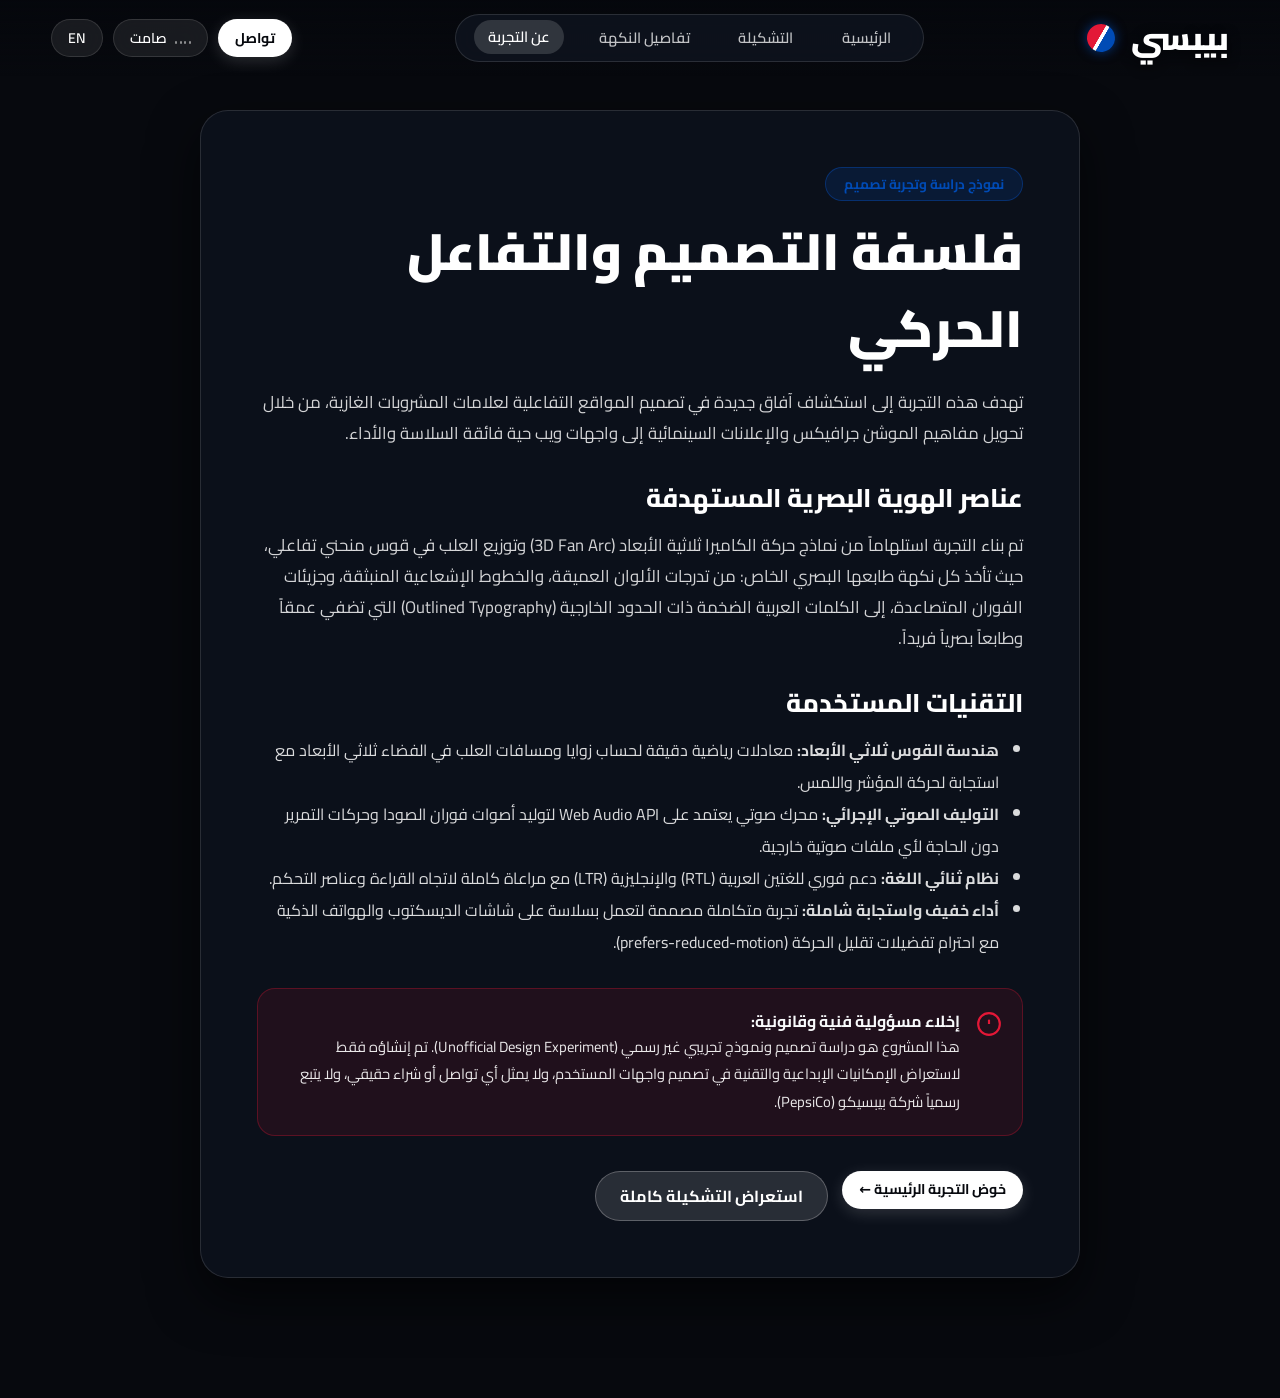
==== about.html @ 31bd9d0b "Pepsi showcase: clean product cutouts, homepage spotlight, page transitions - Re-cut all 6 cans from" ====
<!DOCTYPE html>
<html lang="ar" dir="rtl">
<head>
  <meta charset="UTF-8">
  <meta name="viewport" content="width=device-width, initial-scale=1.0, maximum-scale=5.0">
  <meta name="theme-color" content="#07090e">
  <title>عن تجربة التصميم | بيبسي</title>
  
  <!-- Fonts -->
  <link rel="preconnect" href="https://fonts.googleapis.com">
  <link rel="preconnect" href="https://fonts.gstatic.com" crossorigin>
  <link href="https://fonts.googleapis.com/css2?family=Cairo:wght@400;600;700;800;900&family=Tajawal:wght@400;500;700;900&family=Inter:wght@400;600;700;800&display=swap" rel="stylesheet">
  
  <!-- Styles -->
  <link rel="stylesheet" href="style.css">
</head>
<body>
  <!-- Page transition curtain -->
  <div class="page-curtain is-revealing" aria-hidden="true"><span class="curtain-mark"></span></div>

  <!-- Top Header Navigation -->
  <header class="site-header">
    <a href="index.html" class="brand-logo" aria-label="Pepsi Home">
      <span class="logo-text" data-i18n="brandName">بيبسي</span>
      <span class="logo-badge" aria-hidden="true"></span>
    </a>

    <nav class="nav-links" aria-label="Primary Navigation">
      <a href="index.html" class="nav-link" data-i18n="navHome">الرئيسية</a>
      <a href="products.html" class="nav-link" data-i18n="navProducts">التشكيلة</a>
      <a href="product.html?flavor=classic" class="nav-link" data-i18n="navDetails">تفاصيل النكهة</a>
      <a href="about.html" class="nav-link active" data-i18n="navStory">عن التجربة</a>
    </nav>

    <div class="header-actions">
      <button class="action-pill primary open-contact-modal" data-i18n="contactBtn">تواصل</button>
      <button id="sound-toggle-btn" class="action-pill sound-off" aria-label="Toggle Sound">
        <span class="eq-bars" aria-hidden="true">
          <span class="eq-bar"></span>
          <span class="eq-bar"></span>
          <span class="eq-bar"></span>
          <span class="eq-bar"></span>
        </span>
        <span id="sound-label" data-i18n="soundOff">صامت</span>
      </button>
      <button id="lang-toggle-btn" class="action-pill" aria-label="Switch Language">EN</button>
    </div>
  </header>

  <!-- Main Story Content -->
  <main class="story-container">
    <article class="story-card" data-reveal>
      <span class="catalog-badge">نموذج دراسة وتجربة تصميم</span>
      <h1>فلسفة التصميم والتفاعل الحركي</h1>
      
      <p>
        تهدف هذه التجربة إلى استكشاف آفاق جديدة في تصميم المواقع التفاعلية لعلامات المشروبات الغازية، من خلال تحويل مفاهيم الموشن جرافيكس والإعلانات السينمائية إلى واجهات ويب حية فائقة السلاسة والأداء.
      </p>

      <h2>عناصر الهوية البصرية المستهدفة</h2>
      <p>
        تم بناء التجربة استلهاماً من نماذج حركة الكاميرا ثلاثية الأبعاد (3D Fan Arc) وتوزيع العلب في قوس منحني تفاعلي، حيث تأخذ كل نكهة طابعها البصري الخاص: من تدرجات الألوان العميقة، والخطوط الإشعاعية المنبثقة، وجزيئات الفوران المتصاعدة، إلى الكلمات العربية الضخمة ذات الحدود الخارجية (Outlined Typography) التي تضفي عمقاً وطابعاً بصرياً فريداً.
      </p>

      <h2>التقنيات المستخدمة</h2>
      <ul style="list-style-type: disc; padding-inline-start: 24px; color: rgba(255,255,255,0.85); line-height: 2;">
        <li><strong>هندسة القوس ثلاثي الأبعاد:</strong> معادلات رياضية دقيقة لحساب زوايا ومسافات العلب في الفضاء ثلاثي الأبعاد مع استجابة لحركة المؤشر واللمس.</li>
        <li><strong>التوليف الصوتي الإجرائي:</strong> محرك صوتي يعتمد على Web Audio API لتوليد أصوات فوران الصودا وحركات التمرير دون الحاجة لأي ملفات صوتية خارجية.</li>
        <li><strong>نظام ثنائي اللغة:</strong> دعم فوري للغتين العربية (RTL) والإنجليزية (LTR) مع مراعاة كاملة لاتجاه القراءة وعناصر التحكم.</li>
        <li><strong>أداء خفيف واستجابة شاملة:</strong> تجربة متكاملة مصممة لتعمل بسلاسة على شاشات الديسكتوب والهواتف الذكية مع احترام تفضيلات تقليل الحركة (prefers-reduced-motion).</li>
      </ul>

      <!-- Disclaimer Box -->
      <div class="disclaimer-box">
        <svg viewBox="0 0 24 24" fill="none" stroke-width="2"><circle cx="12" cy="12" r="10"></circle><line x1="12" y1="8" x2="12" y2="12"></line><line x1="12" y1="16" x2="12.01" y2="16"></line></svg>
        <div>
          <strong>إخلاء مسؤولية فنية وقانونية:</strong>
          <p>
            هذا المشروع هو دراسة تصميم ونموذج تجريبي غير رسمي (Unofficial Design Experiment). تم إنشاؤه فقط لاستعراض الإمكانيات الإبداعية والتقنية في تصميم واجهات المستخدم، ولا يمثل أي تواصل أو شراء حقيقي، ولا يتبع رسمياً شركة بيبسيكو (PepsiCo).
          </p>
        </div>
      </div>

      <div style="margin-top: 35px; display: flex; gap: 14px; flex-wrap: wrap;">
        <a href="index.html" class="action-pill primary">خوض التجربة الرئيسية ←</a>
        <a href="products.html" class="back-btn">استعراض التشكيلة كاملة</a>
      </div>
    </article>
  </main>

  <!-- Creative Feedback Modal -->
  <div id="contact-modal" class="modal-backdrop" aria-hidden="true" role="dialog">
    <div class="modal-dialog">
      <button id="modal-close-btn" class="modal-close" aria-label="Close Modal">&times;</button>
      <h3 data-i18n="contactModalTitle">تجربة التصميم الإبداعي</h3>
      <p data-i18n="contactModalDesc">هذا نموذج تصميم ومحاكاة بصرية غير رسمية، نرحب بآرائك وتقييمك الفني للتجربة.</p>
      
      <form id="feedback-form">
        <div class="form-group">
          <label for="fb-name" data-i18n="contactName">الاسم الكريم</label>
          <input type="text" id="fb-name" class="form-control" required placeholder="مثال: أحمد">
        </div>
        <div class="form-group">
          <label for="fb-email" data-i18n="contactEmail">البريد الإلكتروني</label>
          <input type="email" id="fb-email" class="form-control" required placeholder="name@example.com">
        </div>
        <div class="form-group">
          <label for="fb-notes" data-i18n="contactNotes">ملاحظاتك وانطباعك عن التصميم</label>
          <textarea id="fb-notes" class="form-control" rows="3" required placeholder="أخبرنا برأيك في الحركة والإضاءة..."></textarea>
        </div>
        <button type="submit" class="submit-btn" data-i18n="contactSubmit">إرسال التقييم الإبداعي</button>
      </form>
    </div>
  </div>

  <div id="toast-notice" class="toast-notice" role="status" aria-live="polite"></div>

  <!-- Scripts -->
  <script src="script.js" defer></script>
</body>
</html>
---- style.css ----
/* ==========================================================================
   PEPSI BRAND DESIGN EXPERIMENT - MASTER STYLESHEET
   Identity inspired by modern beverage motion branding references
   RTL First with full LTR English support
   ========================================================================== */

/* Fonts are loaded once via <link> in each page (no duplicate @import) */

/* Registered color properties: lets the flavor gradients interpolate smoothly */
@property --flavor-bg-start { syntax: '<color>'; inherits: true; initial-value: #000c1e; }
@property --flavor-bg-mid { syntax: '<color>'; inherits: true; initial-value: #00285d; }
@property --flavor-bg-end { syntax: '<color>'; inherits: true; initial-value: #00122e; }
@property --flavor-primary { syntax: '<color>'; inherits: true; initial-value: #004bb5; }
@property --flavor-accent { syntax: '<color>'; inherits: true; initial-value: #0085ca; }
@property --flavor-glow { syntax: '<color>'; inherits: true; initial-value: rgba(0, 102, 245, 0.55); }
@property --flavor-ray-1 { syntax: '<color>'; inherits: true; initial-value: #e31837; }
@property --flavor-ray-2 { syntax: '<color>'; inherits: true; initial-value: #ffffff; }
@property --flavor-text-stroke { syntax: '<color>'; inherits: true; initial-value: rgba(255, 255, 255, 0.22); }

:root {
  /* Default Flavor Theme: Pepsi Classic (Royal Blue) */
  --flavor-bg-start: #000c1e;
  --flavor-bg-mid: #00224d;
  --flavor-bg-end: #00122e;
  --flavor-primary: #004bb5;
  --flavor-accent: #0066f5;
  --flavor-glow: rgba(0, 102, 245, 0.45);
  --flavor-ray-1: #e31837;
  --flavor-ray-2: #ffffff;
  --flavor-text-stroke: rgba(255, 255, 255, 0.18);
  
  /* Brand Constants */
  --pepsi-blue: #004bb5;
  --pepsi-red: #e31837;
  --pepsi-dark: #07090e;
  --pepsi-light: #f8fafc;
  
  /* UI Surface & Glassmorphism */
  --glass-bg: rgba(13, 17, 28, 0.65);
  --glass-border: rgba(255, 255, 255, 0.12);
  --glass-pill: rgba(255, 255, 255, 0.08);
  --glass-pill-hover: rgba(255, 255, 255, 0.18);
  --glass-pill-active: rgba(255, 255, 255, 0.95);
  --glass-blur: blur(12px);
  
  /* Typography */
  --font-arabic: 'Cairo', 'Tajawal', system-ui, -apple-system, sans-serif;
  --font-latin: 'Inter', system-ui, -apple-system, sans-serif;
  
  /* Transitions */
  --transition-theme: background 0.75s cubic-bezier(0.2, 0.8, 0.2, 1), 
                      border-color 0.5s ease, 
                      color 0.4s ease;
  --transition-motion: transform 0.65s cubic-bezier(0.22, 1, 0.36, 1), 
                       opacity 0.5s ease, 
                       filter 0.5s ease;

  transition: --flavor-bg-start 0.8s ease, --flavor-bg-mid 0.8s ease, --flavor-bg-end 0.8s ease,
              --flavor-primary 0.6s ease, --flavor-accent 0.6s ease, --flavor-glow 0.6s ease,
              --flavor-ray-1 0.6s ease, --flavor-ray-2 0.6s ease, --flavor-text-stroke 0.6s ease;
}

/* Base Reset & Box Sizing */
*, *::before, *::after {
  box-sizing: border-box;
  margin: 0;
  padding: 0;
  -webkit-font-smoothing: antialiased;
  -moz-osx-font-smoothing: grayscale;
}

html {
  font-size: 16px;
  scroll-behavior: smooth;
  height: 100%;
}

body {
  font-family: var(--font-arabic);
  background-color: var(--pepsi-dark);
  color: var(--pepsi-light);
  min-height: 100%;
  line-height: 1.5;
  overflow-x: hidden;
  direction: rtl;
  text-align: right;
}

::selection { background: var(--flavor-accent); color: #fff; }

:focus-visible {
  outline: 2px solid #ffffff;
  outline-offset: 3px;
}

/* LTR English Override */
body.ltr {
  direction: ltr;
  text-align: left;
  font-family: var(--font-latin), var(--font-arabic);
}

a {
  color: inherit;
  text-decoration: none;
  transition: opacity 0.25s ease, transform 0.25s ease;
}

button {
  font-family: inherit;
  cursor: pointer;
  border: none;
  background: none;
  outline: none;
}

/* ==========================================================================
   NAVIGATION BAR (Top Fixed)
   Matching Reference: Logo on Right (RTL), Controls on Left
   ========================================================================== */

.site-header {
  position: fixed;
  top: 0;
  left: 0;
  right: 0;
  height: 76px;
  z-index: 100;
  display: flex;
  align-items: center;
  justify-content: space-between;
  padding: 0 clamp(1.2rem, 4vw, 3.5rem);
  background: linear-gradient(180deg, rgba(5, 7, 12, 0.8) 0%, rgba(5, 7, 12, 0) 100%);
  pointer-events: none;
}

.site-header > * {
  pointer-events: auto;
}

/* Brand Logo */
.brand-logo {
  display: flex;
  align-items: center;
  gap: 10px;
  text-decoration: none;
}

.logo-text {
  font-size: 2rem;
  font-weight: 900;
  letter-spacing: -0.02em;
  color: #ffffff;
  display: flex;
  align-items: baseline;
  text-shadow: 0 2px 12px rgba(0, 0, 0, 0.5);
}

.logo-badge {
  display: inline-flex;
  align-items: center;
  justify-content: center;
  width: 28px;
  height: 28px;
  border-radius: 50%;
  background: linear-gradient(135deg, var(--pepsi-red) 0%, var(--pepsi-red) 45%, #ffffff 46%, #ffffff 54%, var(--pepsi-blue) 55%, var(--pepsi-blue) 100%);
  box-shadow: 0 0 12px rgba(0, 102, 245, 0.5);
  margin-inline-start: 6px;
  transform: rotate(-15deg);
}

/* Navigation Links (Desktop) */
.nav-links {
  display: flex;
  align-items: center;
  gap: clamp(0.8rem, 1.6vw, 1.8rem);
  background: rgba(18, 23, 36, 0.65);
  backdrop-filter: var(--glass-blur);
  -webkit-backdrop-filter: var(--glass-blur);
  border: 1px solid var(--glass-border);
  padding: 6px 18px;
  border-radius: 50px;
  list-style: none;
}

.nav-link {
  font-size: 0.92rem;
  font-weight: 600;
  color: rgba(255, 255, 255, 0.75);
  padding: 6px 14px;
  border-radius: 20px;
  transition: all 0.25s ease;
}

.nav-link:hover, .nav-link.active {
  color: #ffffff;
  background: rgba(255, 255, 255, 0.15);
  transform: translateY(-1px);
}

/* Header Action Controls */
.header-actions {
  display: flex;
  align-items: center;
  gap: 10px;
}

.action-pill {
  height: 38px;
  padding: 0 16px;
  border-radius: 50px;
  background: var(--glass-pill);
  backdrop-filter: var(--glass-blur);
  -webkit-backdrop-filter: var(--glass-blur);
  border: 1px solid var(--glass-border);
  color: #ffffff;
  font-size: 0.88rem;
  font-weight: 600;
  display: inline-flex;
  align-items: center;
  justify-content: center;
  gap: 8px;
  transition: all 0.25s ease;
}

.action-pill:hover {
  background: var(--glass-pill-hover);
  border-color: rgba(255, 255, 255, 0.25);
  transform: translateY(-1px);
}

.action-pill.primary {
  background: #ffffff;
  color: #07090e;
  font-weight: 700;
  box-shadow: 0 4px 16px rgba(255, 255, 255, 0.15);
}

.action-pill.primary:hover {
  background: #f0f2f5;
  box-shadow: 0 6px 20px rgba(255, 255, 255, 0.25);
}

/* Equalizer Bars on Sound Toggle */
.eq-bars {
  display: flex;
  align-items: flex-end;
  gap: 2.5px;
  height: 12px;
}

.eq-bar {
  width: 2px;
  height: 100%;
  background-color: currentColor;
  border-radius: 1px;
  transform-origin: bottom;
}

.sound-on .eq-bar:nth-child(1) { animation: eqPulse 0.8s ease-in-out infinite; }
.sound-on .eq-bar:nth-child(2) { animation: eqPulse 0.6s ease-in-out 0.2s infinite; }
.sound-on .eq-bar:nth-child(3) { animation: eqPulse 1.0s ease-in-out 0.4s infinite; }
.sound-on .eq-bar:nth-child(4) { animation: eqPulse 0.7s ease-in-out 0.1s infinite; }

@keyframes eqPulse {
  0%, 100% { height: 3px; }
  50% { height: 12px; }
}

.sound-off .eq-bar {
  height: 3px !important;
  opacity: 0.5;
}

/* ==========================================================================
   HERO SHOWCASE (index.html)
   ========================================================================== */

.hero-showcase {
  position: relative;
  width: 100%;
  height: 100vh;
  height: 100dvh;
  min-height: 640px;
  overflow: hidden;
  background: radial-gradient(circle at 50% 48%, var(--flavor-bg-mid) 0%, var(--flavor-bg-start) 65%, var(--flavor-bg-end) 100%);
}

/* Canvas for effervescent particles/bubbles */
#particles-canvas {
  position: absolute;
  top: 0;
  left: 0;
  width: 100%;
  height: 100%;
  pointer-events: none;
  z-index: 1;
}

/* Dynamic Radial Burst Rays */
.rays-container {
  position: absolute;
  top: 48%;
  left: 50%;
  transform: translate(-50%, -50%);
  width: 1300px;
  height: 1300px;
  pointer-events: none;
  z-index: 2;
  opacity: 0.85;
}

.rays-svg {
  width: 100%;
  height: 100%;
  animation: slowRotate 120s linear infinite;
  transform-origin: center center;
  will-change: transform;
}

/* Ray colors come from the flavor identity (CSS beats presentation attributes) */
.rays-svg line:nth-child(odd) { stroke: var(--flavor-ray-1); }
.rays-svg line:nth-child(even) { stroke: var(--flavor-ray-2); }

@keyframes slowRotate {
  from { transform: rotate(0deg); }
  to { transform: rotate(360deg); }
}

/* Giant Outlined Arabic Typography Layer (Behind Cans - Matches ref-after-3 & ref-after-4) */
.bg-outlined-text {
  position: absolute;
  top: 28%;
  left: 50%;
  transform: translate(-50%, -50%);
  width: 100%;
  text-align: center;
  z-index: 3;
  pointer-events: none;
  user-select: none;
}

.outlined-phrase {
  font-size: clamp(4.5rem, 11vw, 11.5rem);
  font-weight: 900;
  line-height: 0.95;
  letter-spacing: -0.02em;
  color: transparent;
  -webkit-text-stroke: 2px var(--flavor-text-stroke);
  text-shadow: 0 0 40px var(--flavor-glow);
  white-space: nowrap;
  opacity: 0.88;
  transition: opacity 0.4s ease, transform 0.6s cubic-bezier(0.2, 0.8, 0.2, 1);
}

.outlined-phrase.fade-out {
  opacity: 0;
  transform: translateY(20px) scale(0.96);
}

/* ==========================================================================
   THE 3D CANS FAN / ARC CAROUSEL
   ========================================================================== */

.cans-fan-viewport {
  position: absolute;
  top: 48%;
  left: 50%;
  transform: translate(-50%, -50%);
  width: 100vw;
  max-width: 1600px;
  height: 520px;
  z-index: 10;
  display: flex;
  align-items: center;
  justify-content: center;
  perspective: 1400px;
  transform-style: preserve-3d;
}

.cans-fan-stage {
  position: relative;
  width: 100%;
  height: 100%;
  display: flex;
  align-items: center;
  justify-content: center;
  transform-style: preserve-3d;
}

/* Individual Can Wrapper */
.can-item {
  position: absolute;
  width: 250px;
  height: 440px;
  display: flex;
  flex-direction: column;
  align-items: center;
  justify-content: center;
  cursor: pointer;
  transform-origin: center bottom;
  transform-style: preserve-3d;
  filter: brightness(var(--b, 1));
  transition: transform 0.7s cubic-bezier(0.22, 1, 0.36, 1), opacity 0.5s ease, filter 0.5s ease;
  will-change: transform, opacity;
}

/* Intro: cans rise into the arc one by one */
.cans-fan-stage.intro .can-item {
  opacity: 0 !important;
  transform: translate3d(0, 160px, -260px) scale(0.55) !important;
}
.cans-fan-stage:not(.intro-done) .can-item {
  transition: transform 1.1s cubic-bezier(0.22, 1, 0.36, 1) var(--d, 0ms), opacity 0.8s ease var(--d, 0ms), filter 0.5s ease;
}
.cans-fan-stage.no-motion .can-item { transition: none !important; }

/* The can being shown in the spotlight is replaced by a flying clone */
.can-item.lifted { visibility: hidden; }

/* Hero zooms past the arc when the spotlight opens */
.cans-fan-viewport,
.bg-outlined-text,
.hero-bottom-bar,
.rays-container {
  transition: transform 0.9s cubic-bezier(0.77, 0, 0.18, 1), opacity 0.6s ease;
}
.hero-showcase.spot-active .cans-fan-viewport {
  transform: translate(-50%, -50%) scale(1.35);
  opacity: 0;
}
.hero-showcase.spot-active .bg-outlined-text { opacity: 0; transform: translate(-50%, -50%) scale(1.2); }
.hero-showcase.spot-active .hero-bottom-bar { opacity: 0; transform: translateY(40px); }
.hero-showcase.spot-active .rays-container { opacity: 0; }

.can-image-container {
  position: relative;
  width: 100%;
  height: 100%;
  display: flex;
  align-items: center;
  justify-content: center;
}

.can-image-container img {
  max-width: 100%;
  max-height: 76%;
  width: auto;
  height: auto;
  object-fit: contain;
  filter: drop-shadow(0 20px 30px rgba(0, 0, 0, 0.6));
  transition: transform 0.4s ease;
  pointer-events: none;
}

/* Can Bottom Reflection Glow */
.can-item::after {
  content: '';
  position: absolute;
  bottom: 10px;
  left: 20%;
  width: 60%;
  height: 18px;
  background: radial-gradient(ellipse at center, var(--flavor-glow) 0%, rgba(0, 0, 0, 0) 70%);
  opacity: 0.6;
  border-radius: 50%;
  transform: rotateX(65deg);
  pointer-events: none;
  transition: opacity 0.5s ease;
}

/* Center Active Can Styling */
.can-item.active {
  z-index: 25;
}

.can-item.active .can-image-container img {
  filter: drop-shadow(0 28px 40px rgba(0, 0, 0, 0.75));
}

.can-item.active .can-image-container::before {
  content: '';
  position: absolute;
  inset: 12% 8%;
  border-radius: 50%;
  background: radial-gradient(closest-side, var(--flavor-glow), transparent);
  filter: blur(10px);
  opacity: 0.9;
  z-index: -1;
}

.can-item.active { cursor: zoom-in; }
.can-item.active:hover .can-image-container img { transform: translateY(-8px) scale(1.03); }

.can-item:hover:not(.active) {
  filter: brightness(1.15);
}

/* Floating Navigation Arrows Beside Center Can */
.arc-arrow {
  position: absolute;
  top: 50%;
  transform: translateY(-50%);
  width: 44px;
  height: 44px;
  border-radius: 50%;
  background: rgba(255, 255, 255, 0.9);
  color: #07090e;
  display: flex;
  align-items: center;
  justify-content: center;
  box-shadow: 0 8px 24px rgba(0, 0, 0, 0.4);
  z-index: 30;
  transition: all 0.25s ease;
  cursor: pointer;
}

.arc-arrow:hover {
  background: #ffffff;
  transform: translateY(-50%) scale(1.1);
  box-shadow: 0 10px 28px rgba(0, 0, 0, 0.5), 0 0 15px var(--flavor-glow);
}

.arc-arrow.prev {
  left: calc(50% - 195px);
}

.arc-arrow.next {
  right: calc(50% - 195px);
}

.arc-arrow svg {
  width: 20px;
  height: 20px;
  stroke-width: 2.5;
  stroke: currentColor;
  fill: none;
}

/* ==========================================================================
   BOTTOM CONTROLS BAR (Matching Reference)
   Pinned strictly to bottom of screen
   ========================================================================== */

.hero-bottom-bar {
  position: absolute;
  bottom: 0;
  left: 0;
  right: 0;
  width: 100%;
  padding: 0 clamp(1.2rem, 4vw, 3.5rem) clamp(1.2rem, 2.8vh, 2.2rem);
  z-index: 40;
  display: grid;
  grid-template-columns: 1fr auto 1fr;
  align-items: flex-end;
  pointer-events: none;
}

.hero-bottom-bar > * {
  pointer-events: auto;
}

/* Left Indicator: "مرّر لتكتشف" */
.scroll-discover {
  display: flex;
  align-items: center;
  gap: 12px;
  font-size: 0.85rem;
  font-weight: 600;
  color: rgba(255, 255, 255, 0.6);
}

.scroll-line {
  width: 45px;
  height: 2px;
  background: rgba(255, 255, 255, 0.25);
  position: relative;
  overflow: hidden;
  border-radius: 2px;
}

.scroll-line::after {
  content: '';
  position: absolute;
  top: 0;
  left: 0;
  width: 40%;
  height: 100%;
  background: #ffffff;
  animation: scrollScan 2s ease-in-out infinite;
}

@keyframes scrollScan {
  0% { transform: translateX(-100%); }
  50% { transform: translateX(250%); }
  100% { transform: translateX(250%); }
}

/* Center Block: Title, Slogan, Flavor Dots */
.flavor-center-panel {
  display: flex;
  flex-direction: column;
  align-items: center;
  text-align: center;
  gap: 5px;
}

.flavor-title {
  font-size: clamp(2.2rem, 4.2vw, 3.5rem);
  font-weight: 900;
  letter-spacing: -0.02em;
  color: #ffffff;
  line-height: 1;
  text-shadow: 0 4px 20px rgba(0, 0, 0, 0.65);
}

.text-swap { animation: textSwap 0.6s cubic-bezier(0.22, 1, 0.36, 1) both; }
.flavor-slogan.text-swap { animation-delay: 0.06s; }
@keyframes textSwap {
  from { opacity: 0; transform: translateY(14px); filter: blur(4px); }
  to { opacity: 1; transform: none; filter: none; }
}

.flavor-slogan {
  font-size: clamp(0.92rem, 1.3vw, 1.1rem);
  font-weight: 500;
  color: rgba(255, 255, 255, 0.82);
  margin-bottom: 6px;
  transition: opacity 0.3s ease;
}

/* Flavor Selector Dots Bar */
.flavor-dots-bar {
  display: flex;
  align-items: center;
  gap: 10px;
  padding: 6px 14px;
  background: rgba(8, 11, 18, 0.65);
  backdrop-filter: var(--glass-blur);
  -webkit-backdrop-filter: var(--glass-blur);
  border: 1px solid var(--glass-border);
  border-radius: 50px;
}

.flavor-dot {
  width: 14px;
  height: 14px;
  border-radius: 50%;
  background: var(--dot-color);
  position: relative;
  cursor: pointer;
  transition: transform 0.3s cubic-bezier(0.34, 1.56, 0.64, 1), box-shadow 0.3s ease;
  border: 1.5px solid rgba(255, 255, 255, 0.3);
}

.flavor-dot:hover {
  transform: scale(1.25);
}

.flavor-dot.active {
  transform: scale(1.35);
  border-color: #ffffff;
  box-shadow: 0 0 14px var(--dot-color), 0 0 0 3px rgba(255, 255, 255, 0.4);
}

/* Quick Explore Button */
.explore-cta {
  margin-top: 4px;
  display: inline-flex;
  align-items: center;
  gap: 8px;
  font-size: 0.82rem;
  font-weight: 700;
  color: #ffffff;
  padding: 5px 15px;
  border-radius: 50px;
  background: rgba(255, 255, 255, 0.12);
  border: 1px solid rgba(255, 255, 255, 0.2);
  transition: all 0.25s ease;
}

.explore-cta:hover {
  background: #ffffff;
  color: #07090e;
  transform: translateY(-2px);
  box-shadow: 0 4px 16px rgba(255, 255, 255, 0.3);
}

/* Right Block: Counter (01 / 06) */
.flavor-counter-block {
  display: flex;
  align-items: baseline;
  justify-content: flex-end;
  gap: 10px;
  font-size: 0.88rem;
  font-weight: 600;
  color: rgba(255, 255, 255, 0.65);
}

.counter-digits {
  font-size: 1.45rem;
  font-weight: 900;
  color: #ffffff;
  letter-spacing: 0.05em;
  font-feature-settings: 'tnum';
}

.counter-digits .current {
  color: #ffffff;
}

.counter-digits .sep {
  opacity: 0.4;
  margin: 0 3px;
}

.counter-digits .total {
  opacity: 0.6;
}

/* ==========================================================================
   PRODUCTS CATALOG PAGE (products.html)
   Interactive Grid of all flavors with responsive cards
   ========================================================================== */

.page-container {
  padding-top: 100px;
  padding-bottom: 80px;
  max-width: 1400px;
  margin: 0 auto;
  padding-inline: clamp(1.2rem, 4vw, 3.5rem);
}

.catalog-header {
  text-align: center;
  margin-bottom: 40px;
}

.catalog-badge {
  display: inline-block;
  padding: 6px 18px;
  background: rgba(255, 255, 255, 0.08);
  border: 1px solid var(--glass-border);
  border-radius: 50px;
  font-size: 0.85rem;
  font-weight: 700;
  color: var(--pepsi-blue);
  background: rgba(0, 102, 245, 0.12);
  border-color: rgba(0, 102, 245, 0.3);
  margin-bottom: 12px;
}

.catalog-title {
  font-size: clamp(2.2rem, 4vw, 3.5rem);
  font-weight: 900;
  margin-bottom: 12px;
  color: #ffffff;
}

.catalog-subtitle {
  font-size: 1.1rem;
  color: rgba(255, 255, 255, 0.7);
  max-width: 650px;
  margin: 0 auto;
}

/* Filter Bar */
.filter-bar {
  display: flex;
  justify-content: center;
  align-items: center;
  gap: 10px;
  flex-wrap: wrap;
  margin-bottom: 45px;
}

.filter-btn {
  padding: 8px 20px;
  border-radius: 50px;
  background: var(--glass-pill);
  border: 1px solid var(--glass-border);
  color: rgba(255, 255, 255, 0.75);
  font-size: 0.92rem;
  font-weight: 600;
  transition: all 0.25s ease;
}

.filter-btn:hover {
  background: var(--glass-pill-hover);
  color: #ffffff;
}

.filter-btn.active {
  background: #ffffff;
  color: #07090e;
  font-weight: 700;
  border-color: #ffffff;
  box-shadow: 0 4px 16px rgba(255, 255, 255, 0.2);
}

/* Product Cards Grid */
.products-grid {
  display: grid;
  grid-template-columns: repeat(auto-fit, minmax(320px, 1fr));
  gap: 28px;
}

.product-card {
  position: relative;
  background: radial-gradient(circle at 50% 25%, var(--card-glow) 0%, rgba(13, 17, 28, 0.8) 60%, rgba(7, 9, 14, 0.95) 100%);
  border: 1px solid var(--glass-border);
  border-radius: 24px;
  padding: 30px 24px;
  display: flex;
  flex-direction: column;
  align-items: center;
  text-align: center;
  overflow: hidden;
  transition: transform 0.4s cubic-bezier(0.2, 0.8, 0.2, 1), border-color 0.4s ease, box-shadow 0.4s ease;
}

.product-card::before {
  content: '';
  position: absolute;
  top: 0;
  left: 0;
  right: 0;
  height: 1px;
  background: linear-gradient(90deg, rgba(255, 255, 255, 0) 0%, rgba(255, 255, 255, 0.25) 50%, rgba(255, 255, 255, 0) 100%);
}

.product-card:hover {
  transform: translateY(-8px);
  border-color: rgba(255, 255, 255, 0.3);
  box-shadow: 0 20px 40px rgba(0, 0, 0, 0.6), 0 0 30px var(--card-glow);
}

.card-can-wrap {
  width: 180px;
  height: 270px;
  margin-bottom: 20px;
  display: flex;
  align-items: center;
  justify-content: center;
  transition: transform 0.4s cubic-bezier(0.2, 0.8, 0.2, 1);
}

.product-card:hover .card-can-wrap {
  transform: scale(1.08) rotate(-3deg);
}

.card-can-wrap img {
  max-width: 100%;
  max-height: 86%;
  width: auto;
  height: auto;
  object-fit: contain;
  filter: drop-shadow(0 15px 25px rgba(0, 0, 0, 0.7));
}

.card-tags {
  display: flex;
  gap: 8px;
  margin-bottom: 12px;
  flex-wrap: wrap;
  justify-content: center;
}

.card-tag {
  font-size: 0.75rem;
  font-weight: 600;
  padding: 4px 10px;
  border-radius: 20px;
  background: rgba(255, 255, 255, 0.08);
  color: rgba(255, 255, 255, 0.85);
  border: 1px solid rgba(255, 255, 255, 0.1);
}

.card-title {
  font-size: 1.6rem;
  font-weight: 800;
  margin-bottom: 8px;
  color: #ffffff;
}

.card-desc {
  font-size: 0.92rem;
  color: rgba(255, 255, 255, 0.7);
  line-height: 1.5;
  margin-bottom: 20px;
  flex-grow: 1;
}

.card-footer {
  width: 100%;
  display: flex;
  align-items: center;
  justify-content: space-between;
  border-top: 1px solid rgba(255, 255, 255, 0.08);
  padding-top: 18px;
}

.card-stats {
  text-align: right;
  font-size: 0.82rem;
  color: rgba(255, 255, 255, 0.55);
}

body.ltr .card-stats {
  text-align: left;
}

.card-stats strong {
  display: block;
  color: #ffffff;
  font-size: 0.95rem;
}

.card-link-btn {
  padding: 8px 18px;
  border-radius: 50px;
  background: #ffffff;
  color: #07090e;
  font-size: 0.88rem;
  font-weight: 700;
  display: inline-flex;
  align-items: center;
  gap: 6px;
  transition: all 0.25s ease;
}

.card-link-btn:hover {
  background: var(--pepsi-blue);
  color: #ffffff;
  transform: translateY(-2px);
  box-shadow: 0 4px 16px rgba(0, 102, 245, 0.4);
}

/* ==========================================================================
   PRODUCT DETAIL PAGE (product.html)
   Matching Reference: ref-after-2-cola-rays.png
   Giant Tilted Can in center, Radiating Rays, Detail panel on side
   ========================================================================== */

.product-detail-view {
  position: relative;
  min-height: 100vh;
  width: 100%;
  overflow-x: hidden;
  display: flex;
  flex-direction: column;
  justify-content: space-between;
  background: radial-gradient(circle at 45% 50%, var(--flavor-bg-mid) 0%, var(--flavor-bg-start) 65%, var(--flavor-bg-end) 100%);
}

.detail-main {
  position: relative;
  flex-grow: 1;
  display: grid;
  grid-template-columns: 1fr 1fr;
  align-items: center;
  padding: 100px clamp(1.5rem, 5vw, 5rem) 40px;
  max-width: 1500px;
  margin: 0 auto;
  width: 100%;
  z-index: 5;
}

/* Center Hero Can with Radial Rays */
.detail-can-stage {
  position: relative;
  display: flex;
  align-items: center;
  justify-content: center;
  min-height: 520px;
}

.detail-rays {
  position: absolute;
  top: 50%;
  left: 50%;
  transform: translate(-50%, -50%);
  width: 900px;
  height: 900px;
  pointer-events: none;
  z-index: 1;
  opacity: 0.8;
}

.detail-can-wrap {
  position: relative;
  z-index: 5;
  width: clamp(170px, 17vw, 230px);
  max-width: 60vw;
  transform: rotate(-7deg);
  transition: transform 0.5s cubic-bezier(0.2, 0.8, 0.2, 1);
  cursor: grab;
}



.detail-can-wrap img {
  display: block;
  width: 100%;
  height: auto;
  filter: drop-shadow(0 30px 45px rgba(0, 0, 0, 0.75));
}

.detail-can-wrap::before {
  content: '';
  position: absolute;
  inset: 5% -10%;
  border-radius: 50%;
  background: radial-gradient(closest-side, var(--flavor-glow), transparent);
  filter: blur(18px);
  z-index: -1;
}

/* Side Info Content */
.detail-info-panel {
  position: relative;
  z-index: 6;
  display: flex;
  flex-direction: column;
  gap: 18px;
  padding-inline-start: clamp(1rem, 3vw, 3rem);
}

.detail-badge-row {
  display: flex;
  align-items: center;
  gap: 12px;
}

.flavor-badge-pill {
  padding: 6px 14px;
  border-radius: 50px;
  background: rgba(255, 255, 255, 0.12);
  backdrop-filter: var(--glass-blur);
  border: 1px solid rgba(255, 255, 255, 0.2);
  font-size: 0.82rem;
  font-weight: 700;
  letter-spacing: 0.05em;
  color: #ffffff;
}

.detail-flavor-name {
  font-size: clamp(3rem, 6vw, 5.2rem);
  font-weight: 900;
  line-height: 1;
  color: #ffffff;
  text-shadow: 0 4px 25px rgba(0, 0, 0, 0.7);
}

.detail-flavor-slogan {
  font-size: 1.3rem;
  font-weight: 600;
  color: var(--flavor-accent);
}

.detail-narrative {
  font-size: 1.05rem;
  line-height: 1.8;
  color: rgba(255, 255, 255, 0.85);
  max-width: 540px;
}

/* Sensory Meter / Notes */
.sensory-grid {
  display: grid;
  grid-template-columns: repeat(3, 1fr);
  gap: 12px;
  margin-top: 10px;
}

.sensory-card {
  background: rgba(15, 20, 32, 0.6);
  border: 1px solid var(--glass-border);
  border-radius: 16px;
  padding: 14px;
  text-align: center;
}

.sensory-card strong {
  display: block;
  font-size: 0.82rem;
  color: rgba(255, 255, 255, 0.6);
  margin-bottom: 6px;
}

.sensory-bar {
  height: 6px;
  background: rgba(255, 255, 255, 0.12);
  border-radius: 6px;
  overflow: hidden;
}

.sensory-fill {
  height: 100%;
  width: 100%;
  background: linear-gradient(90deg, var(--flavor-primary), var(--flavor-accent));
  border-radius: 6px;
  transform: scaleX(0);
  transform-origin: right center;
  transition: transform 1s cubic-bezier(0.22, 1, 0.36, 1);
}
body.ltr .sensory-fill { transform-origin: left center; }

/* Action Buttons */
.detail-actions {
  display: flex;
  align-items: center;
  gap: 14px;
  margin-top: 14px;
  flex-wrap: wrap;
}

.back-btn {
  padding: 12px 24px;
  border-radius: 50px;
  background: rgba(255, 255, 255, 0.12);
  border: 1px solid rgba(255, 255, 255, 0.25);
  color: #ffffff;
  font-weight: 700;
  display: inline-flex;
  align-items: center;
  gap: 8px;
  transition: all 0.25s ease;
}

.back-btn:hover {
  background: #ffffff;
  color: #07090e;
  transform: translateY(-2px);
}

/* Quick Flavor Switcher Bar at Bottom of Detail Page */
.detail-flavor-nav {
  position: relative;
  z-index: 10;
  padding: 20px clamp(1.5rem, 5vw, 5rem);
  display: flex;
  align-items: center;
  justify-content: space-between;
  border-top: 1px solid rgba(255, 255, 255, 0.08);
  background: rgba(5, 7, 12, 0.4);
}

.flavor-nav-dots {
  display: flex;
  align-items: center;
  gap: 12px;
}

.nav-flavor-pill {
  display: flex;
  align-items: center;
  gap: 8px;
  padding: 6px 14px;
  border-radius: 50px;
  background: rgba(255, 255, 255, 0.06);
  border: 1px solid rgba(255, 255, 255, 0.12);
  color: rgba(255, 255, 255, 0.7);
  font-size: 0.85rem;
  font-weight: 600;
  transition: all 0.25s ease;
}

.nav-flavor-pill:hover, .nav-flavor-pill.active {
  background: rgba(255, 255, 255, 0.18);
  color: #ffffff;
  border-color: rgba(255, 255, 255, 0.35);
}

.nav-flavor-pill.active {
  border-color: var(--flavor-accent);
}

/* ==========================================================================
   ABOUT / STORY / DESIGN STATEMENT PAGE (about.html)
   ========================================================================== */

.story-container {
  max-width: 960px;
  margin: 0 auto;
  padding-top: 110px;
  padding-bottom: 90px;
  padding-inline: clamp(1.2rem, 4vw, 2.5rem);
}

.story-card {
  background: rgba(14, 19, 31, 0.75);
  backdrop-filter: var(--glass-blur);
  border: 1px solid var(--glass-border);
  border-radius: 28px;
  padding: clamp(2rem, 5vw, 3.5rem);
  margin-bottom: 30px;
  box-shadow: 0 20px 50px rgba(0, 0, 0, 0.6);
}

.story-card h1 {
  font-size: clamp(2.2rem, 4vw, 3.2rem);
  font-weight: 900;
  margin-bottom: 20px;
  color: #ffffff;
}

.story-card h2 {
  font-size: 1.6rem;
  font-weight: 800;
  margin-top: 30px;
  margin-bottom: 12px;
  color: #ffffff;
}

.story-card p {
  font-size: 1.05rem;
  line-height: 1.85;
  color: rgba(255, 255, 255, 0.82);
  margin-bottom: 18px;
}

.disclaimer-box {
  background: rgba(227, 24, 55, 0.1);
  border: 1px solid rgba(227, 24, 55, 0.3);
  border-radius: 18px;
  padding: 20px;
  margin-top: 30px;
  display: flex;
  gap: 16px;
  align-items: flex-start;
}

.disclaimer-box svg {
  width: 26px;
  height: 26px;
  stroke: var(--pepsi-red);
  flex-shrink: 0;
  margin-top: 2px;
}

.disclaimer-box p {
  margin: 0;
  font-size: 0.92rem;
  color: rgba(255, 255, 255, 0.9);
}

/* ==========================================================================
   INTERACTIVE FEEDBACK MODAL (No Real Purchase / Pure Creative Mock)
   ========================================================================== */

.modal-backdrop {
  position: fixed;
  top: 0;
  left: 0;
  width: 100vw;
  height: 100vh;
  background: rgba(4, 6, 10, 0.85);
  backdrop-filter: blur(12px);
  -webkit-backdrop-filter: blur(12px);
  z-index: 200;
  display: none;
  align-items: center;
  justify-content: center;
  padding: 20px;
}

.modal-backdrop.open {
  display: flex;
}

.modal-dialog {
  background: #0f1422;
  border: 1px solid rgba(255, 255, 255, 0.15);
  border-radius: 24px;
  width: 100%;
  max-width: 520px;
  padding: 32px;
  position: relative;
  box-shadow: 0 25px 60px rgba(0, 0, 0, 0.8);
  animation: modalPop 0.35s cubic-bezier(0.18, 0.89, 0.32, 1.28);
}

@keyframes modalPop {
  from { opacity: 0; transform: scale(0.92) translateY(20px); }
  to { opacity: 1; transform: scale(1) translateY(0); }
}

.modal-close {
  position: absolute;
  top: 20px;
  left: 20px;
  width: 36px;
  height: 36px;
  border-radius: 50%;
  background: rgba(255, 255, 255, 0.1);
  color: #ffffff;
  display: flex;
  align-items: center;
  justify-content: center;
  font-size: 1.2rem;
  transition: all 0.2s ease;
}

body.ltr .modal-close {
  left: auto;
  right: 20px;
}

.modal-close:hover {
  background: rgba(255, 255, 255, 0.2);
}

.modal-dialog h3 {
  font-size: 1.7rem;
  font-weight: 800;
  margin-bottom: 8px;
}

.modal-dialog p {
  font-size: 0.95rem;
  color: rgba(255, 255, 255, 0.7);
  margin-bottom: 24px;
}

.form-group {
  margin-bottom: 18px;
}

.form-group label {
  display: block;
  font-size: 0.85rem;
  font-weight: 600;
  margin-bottom: 6px;
  color: rgba(255, 255, 255, 0.85);
}

.form-control {
  width: 100%;
  padding: 12px 16px;
  background: rgba(255, 255, 255, 0.06);
  border: 1px solid rgba(255, 255, 255, 0.15);
  border-radius: 12px;
  color: #ffffff;
  font-family: inherit;
  font-size: 0.95rem;
  outline: none;
  transition: border-color 0.25s ease;
}

.form-control:focus {
  border-color: var(--pepsi-blue);
  background: rgba(255, 255, 255, 0.09);
}

.submit-btn {
  width: 100%;
  padding: 14px;
  background: #ffffff;
  color: #07090e;
  border-radius: 12px;
  font-weight: 700;
  font-size: 1rem;
  transition: all 0.25s ease;
}

.submit-btn:hover {
  background: var(--pepsi-blue);
  color: #ffffff;
}

/* Toast Notification */
.toast-notice {
  position: fixed;
  bottom: 30px;
  left: 50%;
  transform: translateX(-50%) translateY(100px);
  background: #0f1524;
  border: 1px solid rgba(255, 255, 255, 0.2);
  border-radius: 50px;
  padding: 12px 28px;
  color: #ffffff;
  font-size: 0.95rem;
  font-weight: 600;
  box-shadow: 0 15px 35px rgba(0, 0, 0, 0.6);
  z-index: 300;
  opacity: 0;
  transition: all 0.4s cubic-bezier(0.18, 0.89, 0.32, 1.28);
  pointer-events: none;
}

.toast-notice.show {
  transform: translateX(-50%) translateY(0);
  opacity: 1;
}

/* ==========================================================================
   RESPONSIVE DESIGN (Desktop ~1280px / Tablet ~768px / Mobile ~390px)
   ========================================================================== */

@media (max-width: 860px) {
  .site-header {
    height: 70px;
  }
  
  .nav-links {
    display: none; /* Collapsed on small screens */
  }
  
  .menu-toggle {
    display: inline-flex;
  }

  .site-header.menu-open .nav-links {
    display: flex;
    position: absolute;
    top: calc(100% - 4px);
    inset-inline: 16px;
    flex-direction: column;
    align-items: stretch;
    gap: 4px;
    padding: 10px;
    border-radius: 20px;
    background: rgba(10, 13, 22, 0.94);
    animation: menuDrop 0.35s cubic-bezier(0.22, 1, 0.36, 1);
  }
  .site-header.menu-open .nav-link { padding: 12px 16px; }
  
  .detail-main {
    grid-template-columns: 1fr;
    text-align: center;
    gap: 30px;
    padding-top: 80px;
  }
  
  .detail-info-panel {
    padding-inline-start: 0;
    align-items: center;
  }
  
  .detail-badge-row {
    justify-content: center;
  }
  
  .detail-narrative {
    max-width: 600px;
  }
  
  .sensory-grid {
    max-width: 480px;
    width: 100%;
  }
}

@media (max-width: 640px) {
  .site-header {
    padding: 0 16px;
    height: 64px;
  }
  
  .logo-text {
    font-size: 1.6rem;
  }
  
  .action-pill {
    height: 34px;
    padding: 0 12px;
    font-size: 0.8rem;
  }
  
  /* Hero on Mobile (~390px) */
  .hero-showcase {
    min-height: 100dvh;
    padding-bottom: 15px;
  }
  
  .cans-fan-viewport {
    height: 380px;
    top: 45%;
  }
  
  .can-item {
    width: 180px;
    height: 310px;
  }
  
  .arc-arrow.prev {
    left: 12px;
  }
  
  .arc-arrow.next {
    right: 12px;
  }
  
  .bg-outlined-text {
    top: 40%;
  }
  
  .outlined-phrase {
    font-size: 18vw;
    -webkit-text-stroke: 1px var(--flavor-text-stroke);
  }
  
  .hero-bottom-bar {
    grid-template-columns: 1fr;
    gap: 12px;
    padding: 0 16px 20px;
    align-items: center;
    text-align: center;
  }
  
  .scroll-discover {
    display: none;
  }
  
  .flavor-counter-block {
    justify-content: center;
  }
  
  .flavor-title {
    font-size: 2.2rem;
  }
  
  .flavor-slogan {
    font-size: 0.9rem;
  }
  
  .products-grid {
    grid-template-columns: 1fr;
  }
  
  .detail-can-stage {
    min-height: 340px;
  }
  
  .detail-can-wrap {
    width: 150px;
  }
  
  .detail-flavor-name {
    font-size: 2.6rem;
  }
  
  .detail-flavor-nav {
    flex-direction: column;
    gap: 14px;
    padding: 16px;
  }
  
  .flavor-nav-dots {
    flex-wrap: wrap;
    justify-content: center;
  }
}

/* ==========================================================================
   PRODUCT SPOTLIGHT (homepage zoom-in experience)
   Product on the left, story on the right — in both languages
   ========================================================================== */

.spotlight {
  position: fixed;
  inset: 0;
  z-index: 150;
  visibility: hidden;
  pointer-events: none;
  overflow: hidden;
}

.spotlight.is-open {
  visibility: visible;
  pointer-events: auto;
}

.sp-bg {
  position: absolute;
  inset: 0;
  background:
    radial-gradient(circle at 30% 52%, var(--flavor-bg-mid) 0%, transparent 55%),
    radial-gradient(circle at 75% 40%, color-mix(in srgb, var(--flavor-bg-mid) 55%, transparent) 0%, transparent 60%),
    linear-gradient(160deg, var(--flavor-bg-start) 0%, var(--flavor-bg-end) 100%);
  opacity: 0;
  transition: opacity 0.6s ease;
}

.spotlight.is-open .sp-bg { opacity: 1; }
.spotlight.is-closing .sp-bg { opacity: 0; transition: opacity 0.6s ease 0.15s; }

.sp-rays {
  position: absolute;
  top: 50%;
  left: 28%;
  width: 1100px;
  height: 1100px;
  transform: translate(-50%, -50%) scale(0.6);
  opacity: 0;
  pointer-events: none;
  transition: opacity 0.9s ease, transform 1.4s cubic-bezier(0.22, 1, 0.36, 1);
}

.spotlight.is-in .sp-rays,
.spotlight.is-idle .sp-rays {
  opacity: 0.55;
  transform: translate(-50%, -50%) scale(1);
}

.sp-word-layer {
  position: absolute;
  top: 50%;
  left: 0;
  width: 56%;
  transform: translateY(-50%);
  text-align: center;
  pointer-events: none;
  overflow: hidden;
}

.sp-word {
  display: inline-block;
  font-size: clamp(4.5rem, 10vw, 11rem);
  font-weight: 900;
  line-height: 1;
  white-space: nowrap;
  color: transparent;
  -webkit-text-stroke: 1.5px var(--flavor-text-stroke);
  opacity: 0;
  transform: translateY(40px) scale(0.96);
  transition: opacity 0.5s ease, transform 1s cubic-bezier(0.22, 1, 0.36, 1);
}

.spotlight.is-in .sp-word { opacity: 0.8; transform: none; transition-delay: 0.15s; }

.sp-close {
  position: absolute;
  top: clamp(16px, 3vh, 28px);
  right: clamp(16px, 3vw, 40px);
  z-index: 5;
  width: 48px;
  height: 48px;
  border-radius: 50%;
  display: grid;
  place-items: center;
  color: #fff;
  background: rgba(255, 255, 255, 0.1);
  border: 1px solid rgba(255, 255, 255, 0.22);
  opacity: 0;
  transform: scale(0.6) rotate(-90deg);
  transition: opacity 0.4s ease, transform 0.6s cubic-bezier(0.34, 1.56, 0.64, 1), background 0.25s ease;
}

.sp-close svg { width: 20px; height: 20px; }
.sp-close:hover { background: #fff; color: #07090e; }
.spotlight.is-in .sp-close,
.spotlight.is-idle .sp-close { opacity: 1; transform: none; transition-delay: 0.3s, 0.3s, 0s; }

/* Layout: physical left = product, right = information */
.sp-layout {
  position: absolute;
  inset: 0;
  display: grid;
  grid-template-columns: minmax(0, 1fr) minmax(0, 1fr);
  align-items: center;
  gap: clamp(1rem, 4vw, 4rem);
  padding: clamp(70px, 9vh, 100px) clamp(1.5rem, 6vw, 6rem) clamp(110px, 15vh, 140px);
  direction: ltr;
}

.sp-stage {
  position: relative;
  height: 100%;
  min-height: 0;
  display: flex;
  align-items: center;
  justify-content: center;
}

.sp-halo {
  position: absolute;
  width: min(34vw, 520px);
  aspect-ratio: 1;
  border-radius: 50%;
  background: radial-gradient(closest-side, var(--flavor-glow), transparent 75%);
  opacity: 0;
  transform: scale(0.4);
  transition: opacity 0.8s ease, transform 1.2s cubic-bezier(0.22, 1, 0.36, 1);
}

.spotlight.is-in .sp-halo,
.spotlight.is-idle .sp-halo { opacity: 1; transform: scale(1); }

.sp-can-holder {
  position: relative;
  z-index: 2;
  will-change: transform;
}

.sp-can-holder.hidden-can { opacity: 0 !important; visibility: hidden !important; }

.sp-can {
  display: block;
  height: min(64vh, 600px);
  width: auto;
  filter: drop-shadow(0 40px 50px rgba(0, 0, 0, 0.6));
}

.spotlight.is-idle .sp-can { animation: spFloat 5.5s ease-in-out infinite; }

@keyframes spFloat {
  0%, 100% { transform: translateY(0) rotate(0deg); }
  50% { transform: translateY(-14px) rotate(1.5deg); }
}

.sp-floor {
  position: absolute;
  bottom: calc(50% - min(32vh, 300px) - 18px);
  width: min(18vw, 260px);
  height: 34px;
  border-radius: 50%;
  background: radial-gradient(closest-side, rgba(0, 0, 0, 0.6), transparent);
  opacity: 0;
  transition: opacity 0.6s ease 0.4s;
}

.spotlight.is-in .sp-floor,
.spotlight.is-idle .sp-floor { opacity: 1; }

/* Flying clone used for the zoom in / out */
.sp-fly-clone {
  position: fixed;
  z-index: 400;
  transform-origin: 0 0;
  pointer-events: none;
  will-change: transform;
  filter: drop-shadow(0 40px 50px rgba(0, 0, 0, 0.6));
}

/* Information column */
.sp-info {
  direction: rtl;
  text-align: right;
  position: relative;
  z-index: 3;
  max-width: 580px;
  max-height: 100%;
  overflow-y: auto;
  scrollbar-width: none;
  display: flex;
  flex-direction: column;
  gap: 14px;
  padding-block: 8px;
}

.sp-info::-webkit-scrollbar { display: none; }
body.ltr .sp-info { direction: ltr; text-align: left; }

/* Staggered reveal */
.sp-anim {
  opacity: 0;
  transform: translateY(26px);
  transition: opacity 0.25s ease, transform 0.3s ease;
}

.spotlight.is-in .sp-anim {
  opacity: 1;
  transform: none;
  transition: opacity 0.6s ease, transform 0.8s cubic-bezier(0.22, 1, 0.36, 1);
  transition-delay: calc(var(--s, 0) * 85ms + 80ms);
}

.sp-badge {
  align-self: flex-start;
  padding: 6px 14px;
  border-radius: 50px;
  font-size: 0.8rem;
  font-weight: 800;
  letter-spacing: 0.06em;
  color: #fff;
  background: color-mix(in srgb, var(--flavor-accent) 28%, transparent);
  border: 1px solid color-mix(in srgb, var(--flavor-accent) 60%, transparent);
}

.sp-title {
  font-size: clamp(2.3rem, 4.1vw, 4.1rem);
  font-weight: 900;
  line-height: 1.05;
  color: #fff;
  text-shadow: 0 6px 30px rgba(0, 0, 0, 0.5);
}

.sp-word-mask {
  display: inline-block;
  overflow: hidden;
  vertical-align: bottom;
  padding-block: 0.08em;
}

.sp-word-inner {
  display: inline-block;
  transform: translateY(110%);
  transition: transform 0.3s ease;
}

.spotlight.is-in .sp-word-inner {
  transform: none;
  transition: transform 0.9s cubic-bezier(0.22, 1, 0.36, 1);
  transition-delay: calc(var(--w, 0) * 90ms + 160ms);
}

.sp-slogan {
  font-size: clamp(1.05rem, 1.5vw, 1.35rem);
  font-weight: 700;
  color: var(--flavor-accent);
  filter: brightness(1.25);
}

.sp-desc {
  font-size: 0.98rem;
  line-height: 1.8;
  color: rgba(255, 255, 255, 0.8);
}

.sp-block-title {
  font-size: 0.82rem;
  font-weight: 800;
  letter-spacing: 0.04em;
  color: rgba(255, 255, 255, 0.55);
  margin-bottom: 8px;
}

.sp-features {
  list-style: none;
  display: flex;
  flex-wrap: wrap;
  gap: 8px;
}

.sp-features li {
  display: inline-flex;
  align-items: center;
  gap: 8px;
  padding: 7px 14px 7px 12px;
  border-radius: 50px;
  font-size: 0.88rem;
  font-weight: 700;
  background: rgba(255, 255, 255, 0.07);
  border: 1px solid rgba(255, 255, 255, 0.14);
  opacity: 0;
  transform: translateY(12px) scale(0.94);
  transition: opacity 0.2s ease, transform 0.2s ease;
}

.spotlight.is-in .sp-features li {
  opacity: 1;
  transform: none;
  transition: opacity 0.5s ease, transform 0.6s cubic-bezier(0.34, 1.56, 0.64, 1);
  transition-delay: calc(var(--f, 0) * 90ms + 520ms);
}

.sp-feat-icon {
  width: 20px;
  height: 20px;
  border-radius: 50%;
  display: grid;
  place-items: center;
  background: var(--flavor-accent);
  color: #fff;
}

.sp-feat-icon svg { width: 12px; height: 12px; }

.sp-meters {
  display: grid;
  grid-template-columns: repeat(3, minmax(0, 1fr));
  gap: 10px;
}

.sp-meter {
  padding: 12px 14px;
  border-radius: 16px;
  background: rgba(255, 255, 255, 0.05);
  border: 1px solid rgba(255, 255, 255, 0.1);
}

.sp-meter-head {
  display: flex;
  align-items: center;
  gap: 6px;
  font-size: 0.8rem;
  font-weight: 700;
  color: rgba(255, 255, 255, 0.65);
  margin-bottom: 9px;
}

.sp-meter-head strong {
  margin-inline-start: auto;
  font-size: 1rem;
  color: #fff;
  font-feature-settings: 'tnum';
}

.sp-meter-icon { width: 16px; height: 16px; color: var(--flavor-accent); filter: brightness(1.3); }
.sp-meter-icon svg { width: 100%; height: 100%; }

.sp-meter-track {
  height: 6px;
  border-radius: 6px;
  background: rgba(255, 255, 255, 0.1);
  overflow: hidden;
}

.sp-meter-fill {
  height: 100%;
  border-radius: 6px;
  background: linear-gradient(90deg, var(--flavor-primary), var(--flavor-accent));
  transform: scaleX(0);
  transform-origin: right center;
  transition: transform 1.1s cubic-bezier(0.22, 1, 0.36, 1);
}

body.ltr .sp-meter-fill { transform-origin: left center; }

.sp-specs {
  display: grid;
  grid-template-columns: minmax(0, 1fr) minmax(0, 1fr) minmax(0, 2fr);
  gap: 10px;
}

.sp-spec {
  padding: 10px 14px;
  border-radius: 14px;
  background: rgba(0, 0, 0, 0.18);
  border: 1px solid rgba(255, 255, 255, 0.08);
  display: flex;
  flex-direction: column;
  gap: 2px;
}

.sp-spec.wide { grid-column: auto; }
.sp-spec span { font-size: 0.76rem; color: rgba(255, 255, 255, 0.55); font-weight: 600; }
.sp-spec strong { font-size: 0.98rem; color: #fff; }

.sp-actions {
  display: flex;
  align-items: center;
  gap: 12px;
  flex-wrap: wrap;
  margin-top: 6px;
}

.sp-cta {
  display: inline-flex;
  align-items: center;
  gap: 12px;
  padding: 8px 8px 8px 22px;
  border-radius: 50px;
  background: #fff;
  color: #07090e;
  font-weight: 800;
  font-size: 1rem;
  box-shadow: 0 10px 30px rgba(0, 0, 0, 0.35), 0 0 0 0 var(--flavor-glow);
  transition: transform 0.3s cubic-bezier(0.34, 1.56, 0.64, 1), box-shadow 0.3s ease;
}

body:not(.ltr) .sp-cta { padding: 8px 22px 8px 8px; }

.sp-cta:hover {
  transform: translateY(-3px);
  box-shadow: 0 14px 34px rgba(0, 0, 0, 0.4), 0 0 0 6px color-mix(in srgb, var(--flavor-accent) 30%, transparent);
}

.sp-cta-icon {
  width: 38px;
  height: 38px;
  border-radius: 50%;
  display: grid;
  place-items: center;
  background: var(--flavor-primary);
  color: #fff;
  transition: transform 0.3s ease;
}

.sp-cta-icon svg { width: 18px; height: 18px; }
body:not(.ltr) .sp-cta-icon svg { transform: scaleX(-1); }
.sp-cta:hover .sp-cta-icon { transform: translateX(4px); }
body:not(.ltr) .sp-cta:hover .sp-cta-icon { transform: translateX(-4px); }

.sp-ghost {
  padding: 12px 22px;
  border-radius: 50px;
  color: #fff;
  font-weight: 700;
  font-size: 0.95rem;
  border: 1px solid rgba(255, 255, 255, 0.25);
  background: rgba(255, 255, 255, 0.06);
  transition: background 0.25s ease, color 0.25s ease;
}

.sp-ghost:hover { background: rgba(255, 255, 255, 0.16); }

/* Bottom flavor switcher */
.sp-nav {
  position: absolute;
  left: 50%;
  bottom: clamp(16px, 3.5vh, 32px);
  z-index: 4;
  display: flex;
  align-items: center;
  gap: 12px;
  direction: ltr;
  padding: 8px 10px;
  border-radius: 60px;
  background: rgba(6, 8, 14, 0.55);
  border: 1px solid rgba(255, 255, 255, 0.12);
  transform: translate(-50%, 40px);
  opacity: 0;
  transition: opacity 0.5s ease, transform 0.8s cubic-bezier(0.22, 1, 0.36, 1);
}

.spotlight.is-in .sp-nav,
.spotlight.is-idle .sp-nav,
.spotlight.is-swapping .sp-nav {
  opacity: 1;
  transform: translate(-50%, 0);
  transition-delay: 0.5s;
}

.spotlight.is-swapping .sp-nav { transition-delay: 0s; }

.sp-arrow {
  width: 40px;
  height: 40px;
  border-radius: 50%;
  display: grid;
  place-items: center;
  background: rgba(255, 255, 255, 0.92);
  color: #07090e;
  transition: transform 0.25s ease, background 0.25s ease;
}

.sp-arrow:hover { transform: scale(1.1); background: #fff; }
.sp-arrow svg { width: 18px; height: 18px; fill: none; stroke: currentColor; stroke-width: 2.6; }

.sp-thumbs { display: flex; align-items: flex-end; gap: 4px; }

.sp-thumb {
  position: relative;
  width: 40px;
  height: 52px;
  border-radius: 12px;
  display: grid;
  place-items: center;
  transition: background 0.3s ease, transform 0.3s cubic-bezier(0.34, 1.56, 0.64, 1);
}

.sp-thumb img {
  height: 44px;
  width: auto;
  opacity: 0.55;
  transition: opacity 0.3s ease, transform 0.3s ease;
}

.sp-thumb:hover img { opacity: 0.9; transform: translateY(-3px); }
.sp-thumb.active { background: radial-gradient(closest-side, var(--thumb-glow), transparent); transform: translateY(-4px); }
.sp-thumb.active img { opacity: 1; transform: scale(1.12); }

.sp-counter {
  padding-inline: 8px 6px;
  font-size: 0.85rem;
  font-weight: 800;
  color: rgba(255, 255, 255, 0.75);
  font-feature-settings: 'tnum';
  white-space: nowrap;
}

body.spotlight-open { overflow: hidden; }

@media (max-width: 860px) {
  .spotlight { overflow-y: auto; }
  .sp-layout {
    position: relative;
    inset: auto;
    min-height: 100%;
    grid-template-columns: 1fr;
    grid-template-rows: auto auto;
    align-content: start;
    gap: 6px;
    padding: 70px 20px 120px;
  }
  .sp-stage { height: 42vh; min-height: 280px; }
  .sp-can { height: min(38vh, 360px); }
  .sp-floor { bottom: 0; }
  .sp-halo { width: 70vw; }
  .sp-rays { left: 50%; top: 30%; width: 800px; height: 800px; }
  .sp-word-layer { top: 28vh; width: 100%; }
  .sp-info { max-width: none; max-height: none; overflow: visible; }
  .sp-title { font-size: clamp(2.2rem, 9vw, 3rem); }
  .sp-specs { grid-template-columns: 1fr 1fr; }
  .sp-spec.wide { grid-column: span 2; }
  .sp-nav { position: fixed; gap: 6px; }
  .sp-thumb { width: 32px; height: 46px; }
  .sp-thumb img { height: 38px; }
  .sp-counter { display: none; }
}

@media (max-width: 420px) {
  .sp-meters { grid-template-columns: 1fr; }
  .sp-arrow { width: 34px; height: 34px; }
  .sp-thumb { width: 28px; }
}

/* ==========================================================================
   PAGE TRANSITIONS (curtain wipe)
   ========================================================================== */

.page-curtain {
  position: fixed;
  inset: 0;
  z-index: 1000;
  pointer-events: none;
  display: grid;
  place-items: center;
  background: linear-gradient(180deg, #070a12 0%, #0b1120 100%);
  transform: scaleY(0);
}

.page-curtain::after {
  content: '';
  position: absolute;
  left: 0;
  right: 0;
  height: 4px;
  background: linear-gradient(90deg, var(--pepsi-red), #ffffff, var(--pepsi-blue));
}

.page-curtain.is-revealing {
  transform-origin: top;
  animation: curtainReveal 0.85s cubic-bezier(0.77, 0, 0.18, 1) 0.12s both;
}
.page-curtain.is-revealing::after { bottom: 0; }

.page-curtain.is-leaving {
  pointer-events: auto;
  transform-origin: bottom;
  animation: curtainCover 0.5s cubic-bezier(0.77, 0, 0.18, 1) both;
}
.page-curtain.is-leaving::after { top: 0; }

.curtain-mark {
  width: 46px;
  height: 46px;
  border-radius: 50%;
  background: linear-gradient(135deg, var(--pepsi-red) 0%, var(--pepsi-red) 45%, #fff 46%, #fff 54%, var(--pepsi-blue) 55%, var(--pepsi-blue) 100%);
  transform: rotate(-15deg);
  box-shadow: 0 0 30px rgba(0, 102, 245, 0.45);
  animation: markPulse 1s ease-in-out infinite alternate;
}

.page-curtain.is-revealing .curtain-mark { animation: markOut 0.4s ease both; }

@keyframes curtainReveal { from { transform: scaleY(1); } to { transform: scaleY(0); } }
@keyframes curtainCover { from { transform: scaleY(0); } to { transform: scaleY(1); } }
@keyframes markPulse { from { transform: rotate(-15deg) scale(0.9); } to { transform: rotate(-15deg) scale(1.05); } }
@keyframes markOut { to { opacity: 0; transform: rotate(-15deg) scale(0.6); } }

/* Mobile menu toggle */
.menu-toggle {
  display: none;
  width: 38px;
  padding: 0;
}

.menu-lines {
  position: relative;
  width: 16px;
  height: 10px;
  display: block;
}

.menu-lines span {
  position: absolute;
  left: 0;
  width: 100%;
  height: 2px;
  border-radius: 2px;
  background: currentColor;
  transition: transform 0.3s ease, top 0.3s ease;
}

.menu-lines span:first-child { top: 0; }
.menu-lines span:last-child { top: 8px; }
.menu-open .menu-lines span:first-child { top: 4px; transform: rotate(45deg); }
.menu-open .menu-lines span:last-child { top: 4px; transform: rotate(-45deg); }

@keyframes menuDrop {
  from { opacity: 0; transform: translateY(-10px) scale(0.98); }
  to { opacity: 1; transform: none; }
}

/* Scroll reveals */
[data-reveal] {
  opacity: 0;
  transform: translateY(32px);
  transition: opacity 0.8s ease var(--rd, 0ms), transform 0.9s cubic-bezier(0.22, 1, 0.36, 1) var(--rd, 0ms);
}

[data-reveal].revealed { opacity: 1; transform: none; }

/* Catalog cards enter / leave */
.product-card.card-enter {
  animation: cardIn 0.75s cubic-bezier(0.22, 1, 0.36, 1) both;
  animation-delay: calc(var(--i, 0) * 90ms + 150ms);
}

.product-card.card-leave {
  animation: cardOut 0.3s ease both;
  animation-delay: calc(var(--i, 0) * 30ms);
  pointer-events: none;
}

@keyframes cardIn {
  from { opacity: 0; transform: translateY(46px) scale(0.95); }
  to { opacity: 1; transform: none; }
}

@keyframes cardOut {
  to { opacity: 0; transform: translateY(-16px) scale(0.96); }
}

.product-card .card-can-wrap img { transition: transform 0.6s cubic-bezier(0.22, 1, 0.36, 1); }
.product-card .card-can-wrap::before {
  content: '';
  position: absolute;
  width: 160px;
  height: 160px;
  border-radius: 50%;
  background: radial-gradient(closest-side, var(--card-glow), transparent);
  opacity: 0.8;
  z-index: -1;
}
.card-can-wrap { position: relative; isolation: isolate; }

/* Product landing page additions */
.detail-word-layer {
  position: absolute;
  inset: 0;
  display: grid;
  place-items: center;
  pointer-events: none;
  z-index: 0;
  overflow: hidden;
}

.detail-word {
  font-size: clamp(4rem, 10vw, 9rem);
  font-weight: 900;
  white-space: nowrap;
  color: transparent;
  -webkit-text-stroke: 1.5px var(--flavor-text-stroke);
  opacity: 0.7;
}

.detail-info-panel > * {
  opacity: 0;
  transform: translateY(24px);
  transition: opacity 0.25s ease, transform 0.3s ease;
}

.detail-info-panel.is-in > * {
  opacity: 1;
  transform: none;
  transition: opacity 0.6s ease, transform 0.8s cubic-bezier(0.22, 1, 0.36, 1);
  transition-delay: calc(var(--s, 0) * 80ms + 60ms);
}

.detail-specs {
  display: grid;
  grid-template-columns: repeat(2, minmax(0, 1fr));
  gap: 10px;
  max-width: 540px;
}

.detail-spec {
  padding: 10px 14px;
  border-radius: 14px;
  background: rgba(15, 20, 32, 0.5);
  border: 1px solid var(--glass-border);
  display: flex;
  flex-direction: column;
  gap: 2px;
}

.detail-spec.wide { grid-column: span 2; }
.detail-spec span { font-size: 0.78rem; color: rgba(255, 255, 255, 0.55); font-weight: 600; }
.detail-spec strong { font-size: 0.98rem; color: #fff; }

.detail-nav-label { font-size: 0.85rem; font-weight: 700; color: rgba(255, 255, 255, 0.6); }

.pill-dot {
  width: 10px;
  height: 10px;
  border-radius: 50%;
  display: inline-block;
  box-shadow: 0 0 0 2px rgba(255, 255, 255, 0.25);
}

#detail-can-img { will-change: transform; }

@media (max-width: 860px) {
  .detail-specs { width: 100%; }
  .detail-flavor-nav .flavor-nav-dots { flex-wrap: wrap; justify-content: center; }
}


/* Reduced Motion Support */
@media (prefers-reduced-motion: reduce) {
  *, *::before, *::after {
    animation-duration: 0.01ms !important;
    animation-iteration-count: 1 !important;
    transition-duration: 0.01ms !important;
  }
}
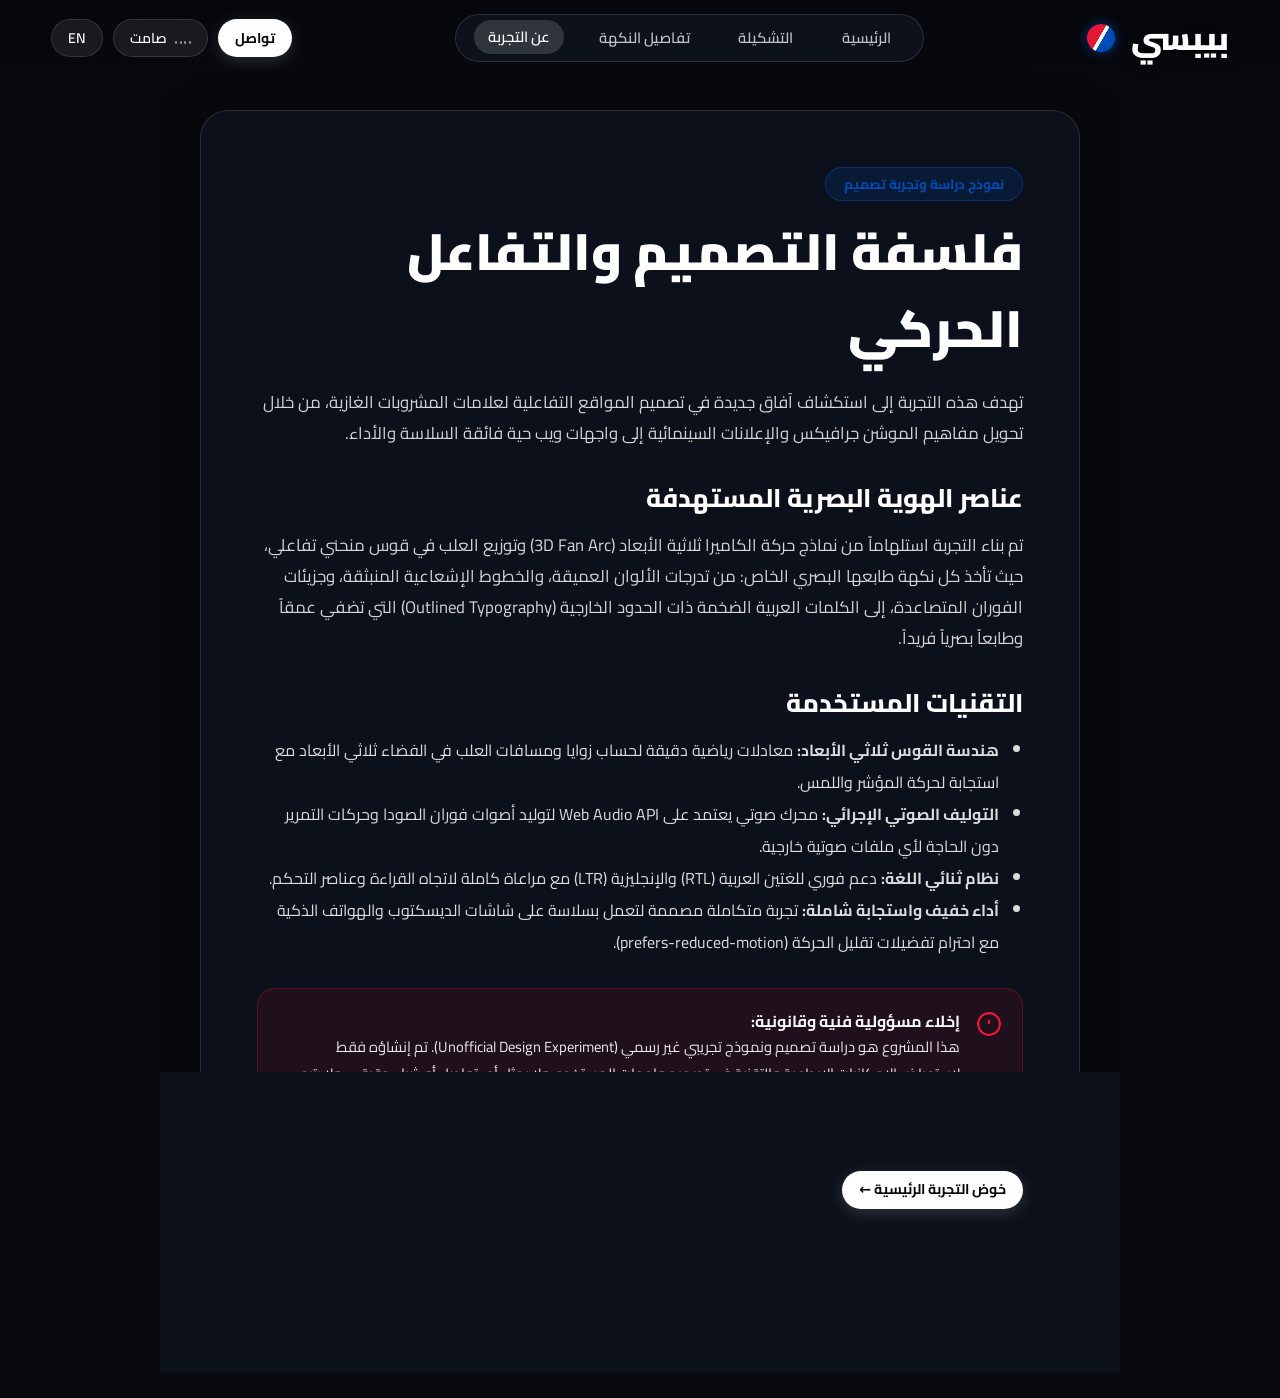
==== commit 61d31925: "Phone: stop pages rendering wider than the screen The 900px rotating rays on the product page pushed" ====
--- a/about.html
+++ b/about.html
@@ -2,7 +2,7 @@
 <html lang="ar" dir="rtl">
 <head>
   <meta charset="UTF-8">
-  <meta name="viewport" content="width=device-width, initial-scale=1.0, maximum-scale=5.0">
+  <meta name="viewport" content="width=device-width, initial-scale=1.0, maximum-scale=5.0, viewport-fit=cover, interactive-widget=resizes-visual">
   <meta name="theme-color" content="#07090e">
   <title>عن تجربة التصميم | بيبسي</title>
   
@@ -12,7 +12,7 @@
   <link href="https://fonts.googleapis.com/css2?family=Cairo:wght@400;600;700;800;900&family=Tajawal:wght@400;500;700;900&family=Inter:wght@400;600;700;800&display=swap" rel="stylesheet">
   
   <!-- Styles -->
-  <link rel="stylesheet" href="style.css">
+  <link rel="stylesheet" href="style.css?v=6">
 </head>
 <body>
   <!-- Page transition curtain -->
@@ -116,6 +116,6 @@
   <div id="toast-notice" class="toast-notice" role="status" aria-live="polite"></div>
 
   <!-- Scripts -->
-  <script src="script.js" defer></script>
+  <script src="script.js?v=6" defer></script>
 </body>
 </html>
--- a/style.css
+++ b/style.css
@@ -1691,7 +1691,6 @@
 .sp-can-holder {
   position: relative;
   z-index: 2;
-  will-change: transform;
 }
 
 .sp-can-holder.hidden-can { opacity: 0 !important; visibility: hidden !important; }
@@ -2075,7 +2074,12 @@
 body.spotlight-open { overflow: hidden; }
 
 @media (max-width: 860px) {
-  .spotlight { overflow-y: auto; }
+  .spotlight { overflow-y: auto; overscroll-behavior: contain; -webkit-overflow-scrolling: touch; }
+  /* No scrolling while the can is flying in / out or swapping */
+  .spotlight:not(.is-idle) { overflow-y: hidden; }
+  /* Backdrop stays put while the details scroll */
+  .sp-bg { position: fixed; }
+  .sp-rays { position: fixed; }
   .sp-layout {
     position: relative;
     inset: auto;
@@ -2162,11 +2166,58 @@
 @keyframes markPulse { from { transform: rotate(-15deg) scale(0.9); } to { transform: rotate(-15deg) scale(1.05); } }
 @keyframes markOut { to { opacity: 0; transform: rotate(-15deg) scale(0.6); } }
 
-/* Mobile menu toggle */
+/* Mobile menu toggle (only shown below 860px) */
 .menu-toggle {
-  display: none;
   width: 38px;
   padding: 0;
+}
+
+.nav-contact { display: none; }
+
+@media (min-width: 861px) {
+  .menu-toggle { display: none; }
+}
+
+@media (max-width: 860px) {
+  .menu-toggle { display: inline-flex; }
+  .nav-contact { display: block; text-align: start; font: inherit; font-weight: 600; }
+  .header-actions .open-contact-modal { display: none; }
+}
+
+/* ==========================================================================
+   HOMEPAGE LOCK: the hero is an app-like screen, it never scrolls.
+   Keeps mobile browsers from showing/hiding the address bar, which resized
+   the page and made the arc jump.
+   ========================================================================== */
+body.home {
+  position: fixed;
+  inset: 0;
+  overflow: hidden;
+  overscroll-behavior: none;
+}
+
+body.home .hero-showcase {
+  height: 100%;
+  min-height: 0;
+  touch-action: pan-x pan-y;
+}
+
+@media (max-width: 640px) {
+  body.home .hero-showcase { min-height: 0; padding-bottom: 0; }
+  body.home .cans-fan-viewport { top: 44%; height: min(380px, 52%); }
+  body.home .can-item { height: min(310px, 44vh); }
+  body.home .hero-bottom-bar { gap: 8px; padding-bottom: max(16px, env(safe-area-inset-bottom)); }
+  body.home .flavor-counter-block { display: none; }
+}
+
+/* Hover effects only on devices that really hover (no sticky hover after a tap) */
+@media (hover: none) {
+  .can-item.active:hover .can-image-container img { transform: none; }
+  .can-item:hover:not(.active) { filter: brightness(var(--b, 1)); }
+  .product-card:hover { transform: none; }
+  .product-card:hover .card-can-wrap { transform: none; }
+  .nav-link:hover, .action-pill:hover, .arc-arrow:hover { transform: none; }
+  .arc-arrow:hover { transform: translateY(-50%); }
 }
 
 .menu-lines {
@@ -2303,13 +2354,104 @@
   box-shadow: 0 0 0 2px rgba(255, 255, 255, 0.25);
 }
 
-#detail-can-img { will-change: transform; }
+
 
 @media (max-width: 860px) {
   .detail-specs { width: 100%; }
   .detail-flavor-nav .flavor-nav-dots { flex-wrap: wrap; justify-content: center; }
 }
 
+
+
+/* ==========================================================================
+   PHONE PERFORMANCE + EDGE-TO-EDGE
+   ========================================================================== */
+
+/* Whatever peeks out around the page (toolbar resize, system bars) is the flavor color, never black */
+html {
+  background: var(--flavor-bg-start);
+}
+
+/* The homepage stops painting once the spotlight fully covers it */
+.hero-showcase { transition: visibility 0s linear 0s; }
+.hero-showcase.spot-active {
+  visibility: hidden;
+  transition: visibility 0s linear 0.95s;
+}
+.hero-showcase.spot-active .rays-svg,
+.hero-showcase.spot-active .scroll-line::after { animation-play-state: paused; }
+
+/* Spotlight backdrop covers the LARGE viewport, so no gap appears while the
+   mobile address bar hides during scrolling */
+.sp-bg {
+  bottom: auto;
+  height: 100%;
+  height: 100lvh;
+  min-height: 100%;
+}
+
+@media (max-width: 860px) {
+  /* Blur behind glass is the most expensive effect on phone GPUs: use solid glass */
+  .nav-links,
+  .action-pill,
+  .flavor-dots-bar,
+  .flavor-badge-pill,
+  .story-card,
+  .modal-backdrop {
+    -webkit-backdrop-filter: none !important;
+    backdrop-filter: none !important;
+  }
+  .action-pill { background: rgba(20, 26, 40, 0.82); }
+  .action-pill.primary { background: #ffffff; }
+  .flavor-dots-bar { background: rgba(8, 11, 18, 0.85); }
+
+  /* Flavor colors switch instantly: animating root variables restyles the whole page every frame */
+  :root { transition: none; }
+
+  /* Smaller ray textures (a 1300px rotating SVG is ~4000px on a 3x screen) */
+  .rays-container { width: 760px; height: 760px; }
+  .sp-rays { width: 620px; height: 620px; }
+  .rays-svg { animation-duration: 160s; }
+
+  /* Cheaper glows: soft gradients without an extra blur pass */
+  .can-item.active .can-image-container::before,
+  .detail-can-wrap::before { filter: none; }
+  .can-item { filter: none; transition: transform 0.7s cubic-bezier(0.22, 1, 0.36, 1), opacity 0.5s ease; }
+  .can-image-container img,
+  .can-item.active .can-image-container img { filter: drop-shadow(0 14px 18px rgba(0, 0, 0, 0.55)); }
+  .sp-can, .sp-fly-clone { filter: drop-shadow(0 24px 26px rgba(0, 0, 0, 0.5)); }
+  .outlined-phrase { text-shadow: none; }
+  .text-swap { animation-name: textSwapLite; }
+  @keyframes textSwapLite {
+    from { opacity: 0; transform: translateY(12px); }
+    to { opacity: 1; transform: none; }
+  }
+
+  /* Draw under the system navigation bar; keep controls above it */
+  .sp-nav { bottom: calc(14px + env(safe-area-inset-bottom)); }
+  .sp-layout { padding-bottom: calc(120px + env(safe-area-inset-bottom)); }
+  .detail-flavor-nav { padding-bottom: calc(16px + env(safe-area-inset-bottom)); }
+  .page-container, .story-container { padding-bottom: calc(80px + env(safe-area-inset-bottom)); }
+}
+
+
+/* ==========================================================================
+   NO HORIZONTAL OVERFLOW: decorative layers (rays, outlined words) are clipped
+   inside their sections so phones never widen the page and zoom out
+   ========================================================================== */
+html, body { max-width: 100%; overflow-x: clip; }
+.detail-main,
+.page-container,
+.story-container,
+.products-grid { overflow-x: clip; overflow-clip-margin: 0px; }
+.detail-main { overflow-y: visible; }
+@media (max-width: 860px) {
+  .detail-rays { width: 620px; height: 620px; }
+  .detail-can-stage { overflow-x: clip; }
+  .detail-word { font-size: clamp(3rem, 16vw, 5rem); }
+  .detail-flavor-nav { flex-wrap: wrap; }
+  .flavor-nav-dots { flex-wrap: wrap; justify-content: center; max-width: 100%; }
+}
 
 /* Reduced Motion Support */
 @media (prefers-reduced-motion: reduce) {
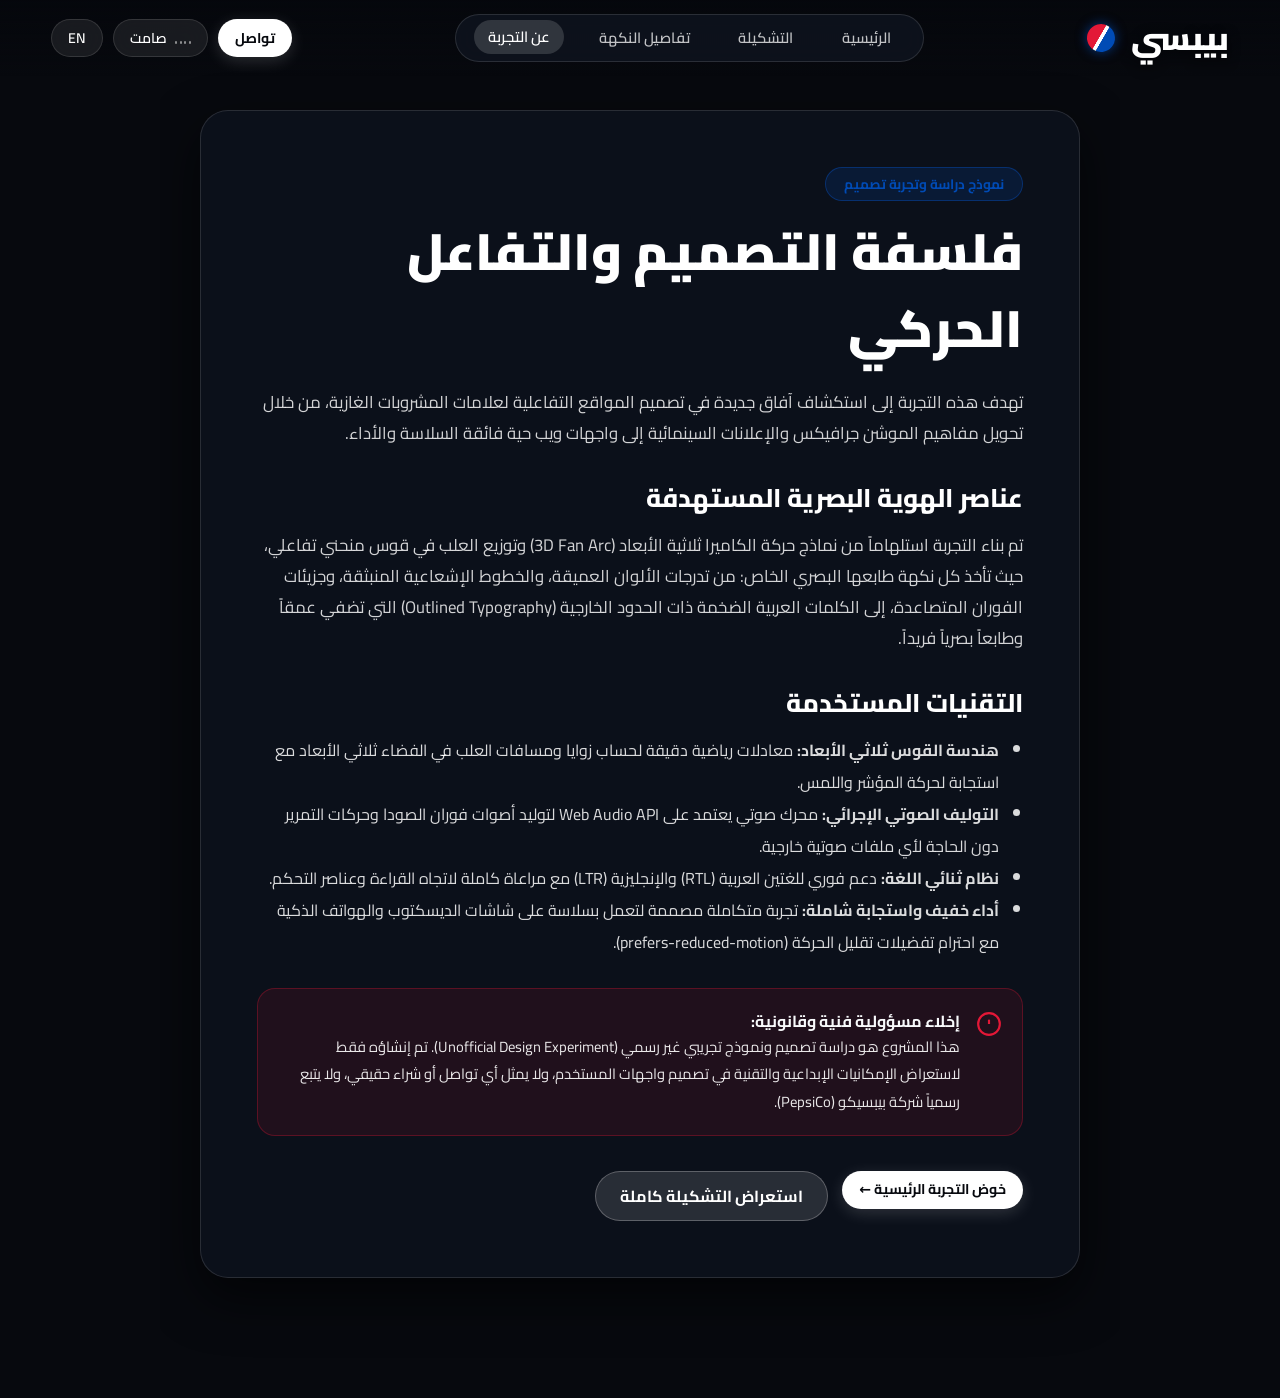
==== commit 9624e9ff: "Fit outlined words to their area; fix homepage title overlapping slogan - The big outlined phrase be" ====
--- a/about.html
+++ b/about.html
@@ -12,7 +12,7 @@
   <link href="https://fonts.googleapis.com/css2?family=Cairo:wght@400;600;700;800;900&family=Tajawal:wght@400;500;700;900&family=Inter:wght@400;600;700;800&display=swap" rel="stylesheet">
   
   <!-- Styles -->
-  <link rel="stylesheet" href="style.css?v=6">
+  <link rel="stylesheet" href="style.css?v=8">
 </head>
 <body>
   <!-- Page transition curtain -->
@@ -116,6 +116,6 @@
   <div id="toast-notice" class="toast-notice" role="status" aria-live="polite"></div>
 
   <!-- Scripts -->
-  <script src="script.js?v=6" defer></script>
+  <script src="script.js?v=7" defer></script>
 </body>
 </html>
--- a/style.css
+++ b/style.css
@@ -2453,6 +2453,15 @@
   .flavor-nav-dots { flex-wrap: wrap; justify-content: center; max-width: 100%; }
 }
 
+/* Outlined words are measured and fitted by JS (fitText) */
+.detail-word, .sp-word, .outlined-phrase { display: inline-block; max-width: none; }
+.bg-outlined-text { display: flex; justify-content: center; }
+
+/* Homepage title: room for Arabic descenders (dots under ي) above the slogan */
+.flavor-title { line-height: 1.3; padding-bottom: 0.08em; }
+.flavor-slogan { margin-top: 4px; line-height: 1.6; }
+.flavor-center-panel { gap: 6px; }
+
 /* Reduced Motion Support */
 @media (prefers-reduced-motion: reduce) {
   *, *::before, *::after {
